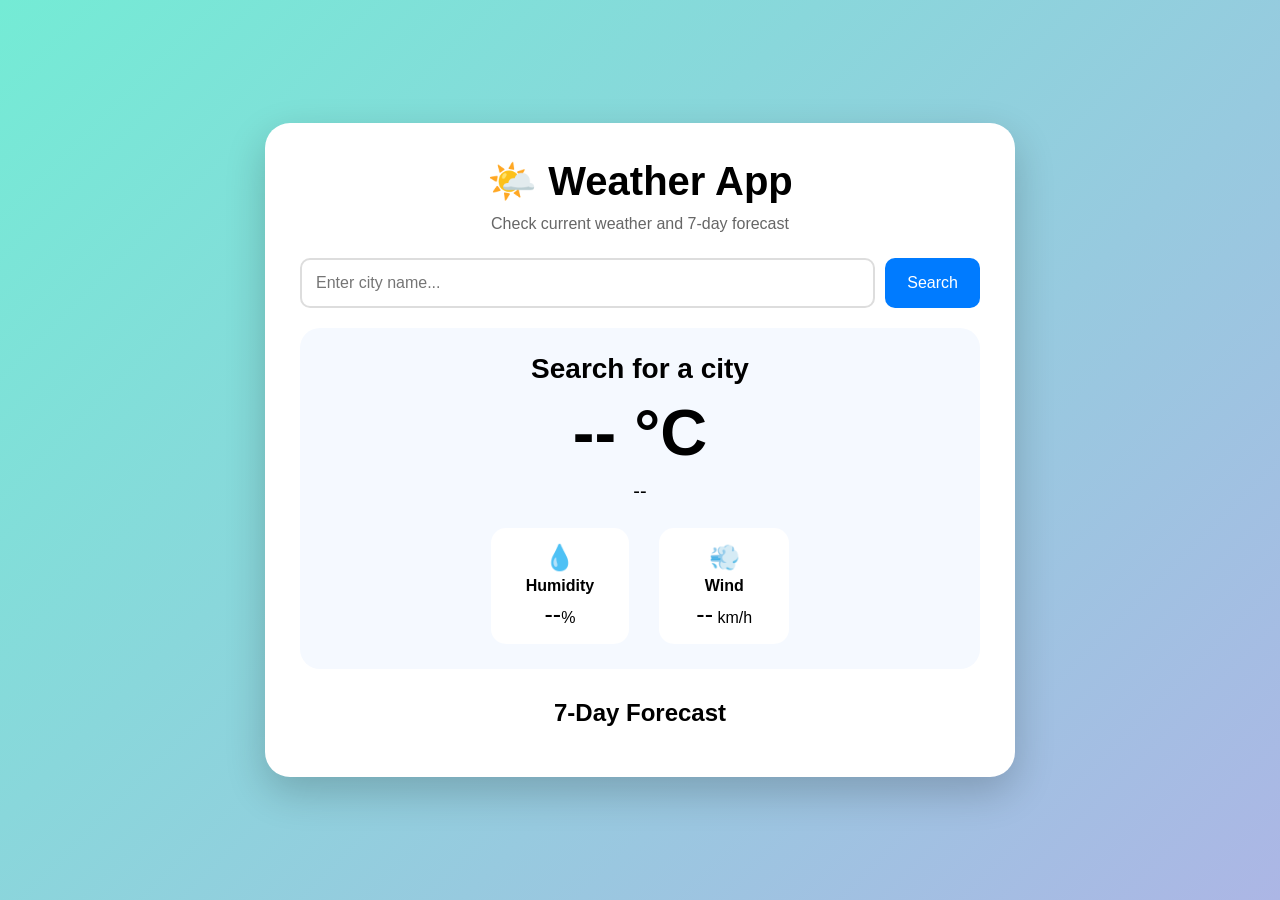
==== frontend/index.html @ 61f0976d "Build weather app" ====
<!DOCTYPE html>
<html lang="en">

<head>

    <meta charset="UTF-8">

    <meta name="viewport" content="width=device-width, initial-scale=1.0">

    <title>Weather App</title>

    <link rel="stylesheet" href="style.css">

</head>


<body>

    <div class="container">

        <h1>🌤️ Weather App</h1>

        <p class="subtitle">
            Check current weather and 7-day forecast
        </p>


        <!-- SEARCH -->

        <div class="search-box">

            <input
                type="text"
                id="cityInput"
                placeholder="Enter city name..."
            >

            <button onclick="searchWeather()">
                Search
            </button>

        </div>


        <!-- LOADING -->

        <div id="loading"></div>


        <!-- ERROR -->

        <div id="error"></div>


        <!-- CURRENT WEATHER -->

        <div id="weatherCard" class="weather-card">

            <h2 id="cityName">
                Search for a city
            </h2>

            <div class="temperature">

                <span id="temperature">
                    --
                </span>

                °C

            </div>


            <p id="condition">
                --
            </p>


            <div class="details">

                <div class="detail-box">

                    <span>💧</span>

                    <strong>Humidity</strong>

                    <p>
                        <span id="humidity">--</span>%
                    </p>

                </div>


                <div class="detail-box">

                    <span>💨</span>

                    <strong>Wind</strong>

                    <p>
                        <span id="wind">--</span> km/h
                    </p>

                </div>

            </div>

        </div>


        <!-- FORECAST -->

        <h2 class="forecast-title">
            7-Day Forecast
        </h2>

        <div id="forecast"></div>

    </div>


    <script src="script.js"></script>

</body>

</html>
---- frontend/style.css ----
* {
    box-sizing: border-box;
    margin: 0;
    padding: 0;
}


body {

    font-family: Arial, sans-serif;

    min-height: 100vh;

    display: flex;

    justify-content: center;

    align-items: center;

    padding: 20px;

    background:
        linear-gradient(
            135deg,
            #74ebd5,
            #ACB6E5
        );
}


.container {

    width: 100%;

    max-width: 750px;

    background: white;

    padding: 35px;

    border-radius: 25px;

    box-shadow:
        0 15px 40px
        rgba(0, 0, 0, 0.2);

    text-align: center;
}


h1 {

    font-size: 40px;

    margin-bottom: 10px;
}


.subtitle {

    color: #666;

    margin-bottom: 25px;
}


.search-box {

    display: flex;

    gap: 10px;

    margin-bottom: 20px;
}


.search-box input {

    flex: 1;

    padding: 14px;

    border: 2px solid #ddd;

    border-radius: 10px;

    font-size: 16px;

    outline: none;
}


.search-box input:focus {

    border-color: #007bff;
}


.search-box button {

    padding: 14px 22px;

    border: none;

    border-radius: 10px;

    background: #007bff;

    color: white;

    font-size: 16px;

    cursor: pointer;
}


.search-box button:hover {

    background: #0056b3;
}


#loading {

    font-weight: bold;

    margin: 15px;
}


#error {

    color: #d32f2f;

    margin: 10px;
}


.weather-card {

    background: #f5f9ff;

    padding: 25px;

    border-radius: 20px;

    margin-top: 20px;
}


.weather-card h2 {

    font-size: 28px;

    margin-bottom: 10px;
}


.temperature {

    font-size: 65px;

    font-weight: bold;

    margin: 10px;
}


#condition {

    font-size: 20px;

    margin-bottom: 25px;
}


.details {

    display: flex;

    justify-content: center;

    gap: 30px;
}


.detail-box {

    background: white;

    padding: 15px 30px;

    border-radius: 15px;

    min-width: 130px;
}


.detail-box span:first-child {

    font-size: 25px;
}


.detail-box strong {

    display: block;

    margin: 5px;
}


.forecast-title {

    margin-top: 30px;

    margin-bottom: 15px;
}


#forecast {

    display: grid;

    grid-template-columns:
        repeat(7, 1fr);

    gap: 8px;
}


.forecast-card {

    background: #f2f2f2;

    padding: 12px 5px;

    border-radius: 12px;

    font-size: 13px;
}


.forecast-card .date {

    font-weight: bold;

    margin-bottom: 8px;
}


.forecast-card .icon {

    font-size: 25px;

    margin-bottom: 8px;
}


.forecast-card .max {

    font-weight: bold;

    margin-top: 5px;
}


.forecast-card .min {

    color: #777;
}


@media (max-width: 650px) {

    .container {

        padding: 20px;
    }


    h1 {

        font-size: 30px;
    }


    .search-box {

        flex-direction: column;
    }


    .details {

        gap: 10px;
    }


    #forecast {

        grid-template-columns:
            repeat(2, 1fr);
    }

}
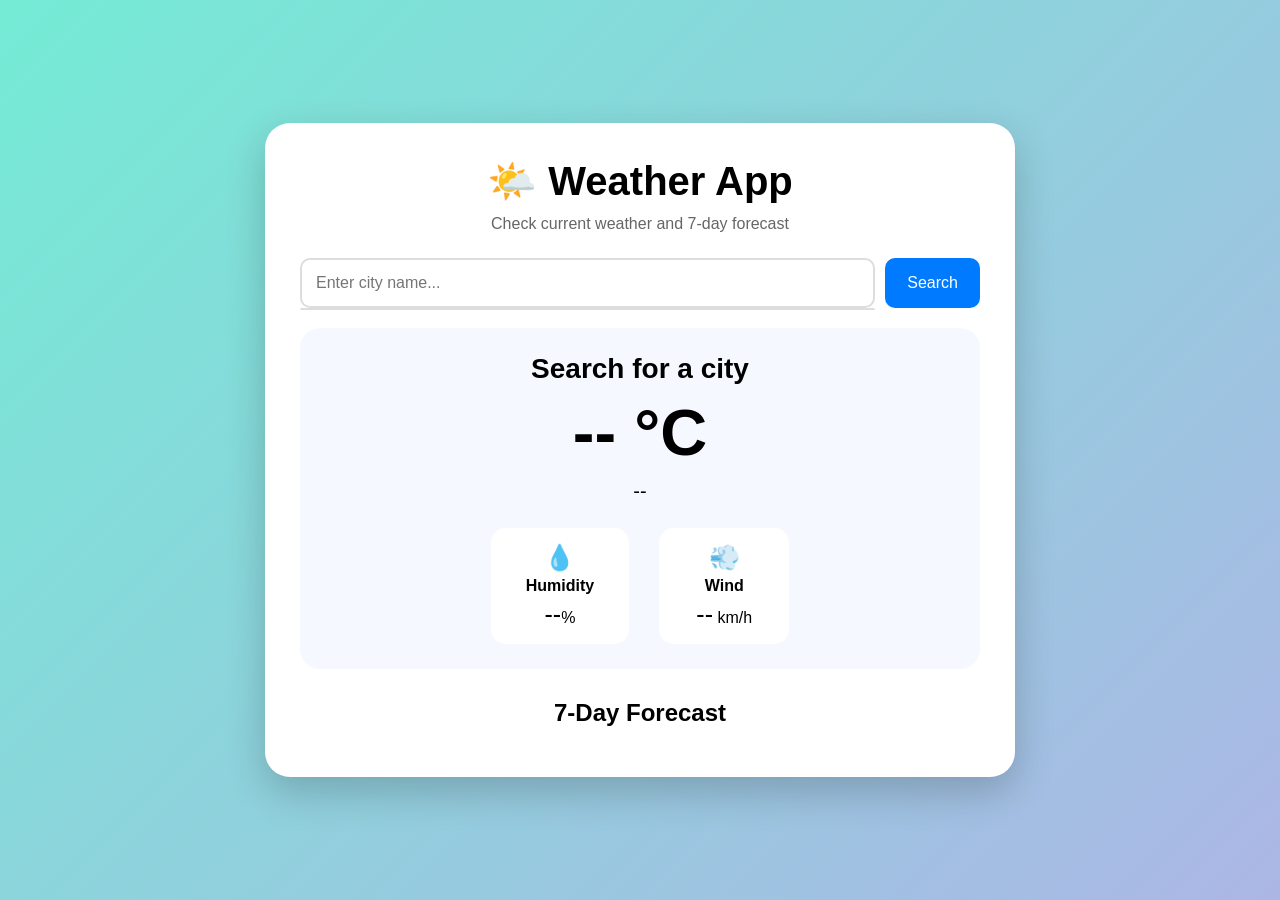
==== commit d137973c: "Add city autocomplete and hourly weather" ====
--- a/frontend/index.html
+++ b/frontend/index.html
@@ -29,11 +29,18 @@
 
         <div class="search-box">
 
-            <input
+            <div class="search-container">
+
+                <input
                 type="text"
                 id="cityInput"
                 placeholder="Enter city name..."
-            >
+                autocomplete="off"
+                >
+
+                <div id="suggestions"></div>
+
+</div>
 
             <button onclick="searchWeather()">
                 Search
--- a/frontend/style.css
+++ b/frontend/style.css
@@ -303,4 +303,121 @@
             repeat(2, 1fr);
     }
 
+}
+
+.search-container {
+    position: relative;
+    flex: 1;
+}
+
+.search-container input {
+    width: 100%;
+}
+
+#suggestions {
+    position: absolute;
+    top: 100%;
+    left: 0;
+    right: 0;
+    background: white;
+    border: 1px solid #ddd;
+    border-radius: 10px;
+    z-index: 100;
+    text-align: left;
+    overflow: hidden;
+}
+
+.suggestion {
+    padding: 12px 15px;
+    cursor: pointer;
+}
+
+.suggestion:hover {
+    background: #f0f5ff;
+}
+
+#hourlyForecast {
+
+    display: grid;
+
+    grid-template-columns:
+        repeat(4, 1fr);
+
+    gap: 15px;
+
+    margin-top: 25px;
+}
+
+
+.hourly-card {
+
+    background: #f2f6ff;
+
+    padding: 18px;
+
+    border-radius: 15px;
+
+    text-align: center;
+
+    box-shadow:
+        0 4px 10px
+        rgba(0, 0, 0, 0.08);
+
+}
+
+
+.hour-time {
+
+    font-size: 18px;
+
+    font-weight: bold;
+
+    margin-bottom: 10px;
+
+}
+
+
+.hour-icon {
+
+    font-size: 35px;
+
+    margin-bottom: 8px;
+
+}
+
+
+.hour-temp {
+
+    font-size: 28px;
+
+    font-weight: bold;
+
+    margin-bottom: 8px;
+
+}
+
+
+.hour-condition {
+
+    margin-bottom: 12px;
+
+}
+
+
+.hourly-card div {
+
+    margin: 5px 0;
+
+}
+
+
+@media (max-width: 700px) {
+
+    #hourlyForecast {
+
+        grid-template-columns:
+            repeat(2, 1fr);
+
+    }
+
 }
